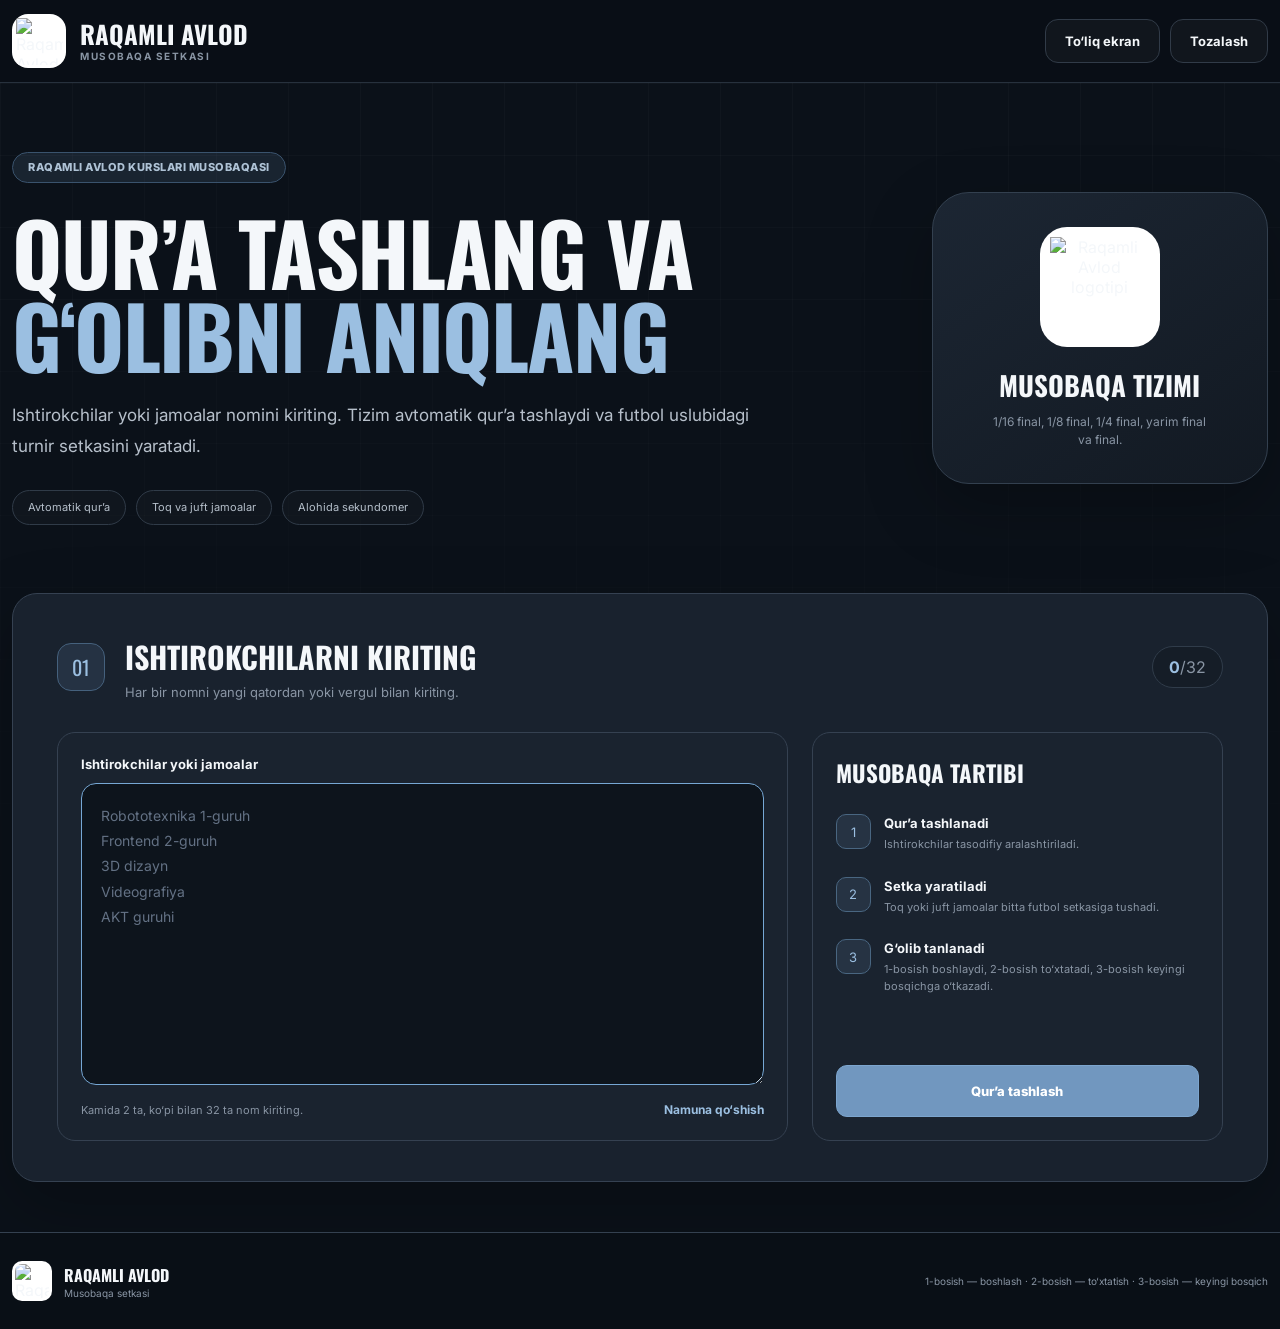
==== public/index.html @ 428f0c67 "Ishga tushirildi" ====
<!DOCTYPE html>
<html lang="uz">
<head>
    <meta charset="UTF-8">

    <meta
        name="viewport"
        content="width=device-width, initial-scale=1.0"
    >

    <meta
        name="theme-color"
        content="#0b1119"
    >

    <meta
        name="description"
        content="Raqamli Avlod futbol uslubidagi musobaqa setkasi"
    >

    <title>Raqamli Avlod — Musobaqa setkasi</title>

    <link
        rel="preconnect"
        href="https://fonts.googleapis.com"
    >

    <link
        rel="preconnect"
        href="https://fonts.gstatic.com"
        crossorigin
    >

    <link
        href="https://fonts.googleapis.com/css2?family=Inter:wght@400;500;600;700;800&family=Oswald:wght@500;600;700&display=swap"
        rel="stylesheet"
    >

    <!-- Flask public papkasi /static orqali ulangan -->
    <link
        rel="stylesheet"
        href="style.css"
    >
</head>

<body>
    <header class="site-header">
        <div class="container header-container">
            <a
                href="/"
                class="brand"
                aria-label="Raqamli Avlod bosh sahifasi"
            >
                <span class="brand-logo-box">
                    <img
                        src="https://raqamliavlod.uz/static/svg/logo.svg"
                        alt="Raqamli Avlod logotipi"
                    >
                </span>

                <span class="brand-text">
                    <strong>RAQAMLI AVLOD</strong>
                    <small>MUSOBAQA SETKASI</small>
                </span>
            </a>

            <div class="header-actions">
                <button
                    id="fullscreenButton"
                    class="header-button"
                    type="button"
                >
                    To‘liq ekran
                </button>

                <button
                    id="clearButton"
                    class="header-button"
                    type="button"
                >
                    Tozalash
                </button>
            </div>
        </div>
    </header>


    <main>
        <section
            id="setupSection"
            class="setup-section"
        >
            <div class="background-grid"></div>

            <div class="container">
                <div class="hero-grid">
                    <div class="hero-content">
                        <span class="hero-badge">
                            RAQAMLI AVLOD KURSLARI MUSOBAQASI
                        </span>

                        <h1>
                            QUR’A TASHLANG VA
                            <span>G‘OLIBNI ANIQLANG</span>
                        </h1>

                        <p class="hero-description">
                            Ishtirokchilar yoki jamoalar nomini
                            kiriting. Tizim avtomatik qur’a tashlaydi
                            va futbol uslubidagi turnir setkasini
                            yaratadi.
                        </p>

                        <div class="hero-features">
                            <span>Avtomatik qur’a</span>
                            <span>Toq va juft jamoalar</span>
                            <span>Alohida sekundomer</span>
                        </div>
                    </div>

                    <aside class="system-card">
                        <div class="system-logo">
                            <img
                                src="https://raqamliavlod.uz/static/svg/logo.svg"
                                alt="Raqamli Avlod logotipi"
                            >
                        </div>

                        <h2>MUSOBAQA TIZIMI</h2>

                        <p>
                            1/16 final, 1/8 final, 1/4 final,
                            yarim final va final.
                        </p>
                    </aside>
                </div>


                <section class="entry-card">
                    <div class="entry-heading">
                        <div class="section-number">
                            01
                        </div>

                        <div class="entry-title">
                            <h2>ISHTIROKCHILARNI KIRITING</h2>

                            <p>
                                Har bir nomni yangi qatordan yoki
                                vergul bilan kiriting.
                            </p>
                        </div>

                        <div class="participant-total">
                            <strong id="participantCount">
                                0
                            </strong>

                            <span>/32</span>
                        </div>
                    </div>


                    <div class="entry-grid">
                        <div class="participants-panel">
                            <label
                                for="participantInput"
                                class="input-label"
                            >
                                Ishtirokchilar yoki jamoalar
                            </label>

                            <textarea
                                id="participantInput"
                                class="participant-input"
                                rows="10"
                                placeholder="Robototexnika 1-guruh
Frontend 2-guruh
3D dizayn
Videografiya
AKT guruhi"
                                autocomplete="off"
                                spellcheck="false"
                            ></textarea>

                            <div
                                id="messageBox"
                                class="message-box"
                                role="alert"
                                aria-live="polite"
                            ></div>

                            <div class="input-footer">
                                <p>
                                    Kamida 2 ta, ko‘pi bilan
                                    32 ta nom kiriting.
                                </p>

                                <button
                                    id="exampleButton"
                                    class="example-button"
                                    type="button"
                                >
                                    Namuna qo‘shish
                                </button>
                            </div>
                        </div>


                        <aside class="rules-panel">
                            <h3>MUSOBAQA TARTIBI</h3>

                            <div class="rule-item">
                                <span class="rule-number">
                                    1
                                </span>

                                <div>
                                    <strong>
                                        Qur’a tashlanadi
                                    </strong>

                                    <p>
                                        Ishtirokchilar tasodifiy
                                        aralashtiriladi.
                                    </p>
                                </div>
                            </div>

                            <div class="rule-item">
                                <span class="rule-number">
                                    2
                                </span>

                                <div>
                                    <strong>
                                        Setka yaratiladi
                                    </strong>

                                    <p>
                                        Toq yoki juft jamoalar bitta
                                        futbol setkasiga tushadi.
                                    </p>
                                </div>
                            </div>

                            <div class="rule-item">
                                <span class="rule-number">
                                    3
                                </span>

                                <div>
                                    <strong>
                                        G‘olib tanlanadi
                                    </strong>

                                    <p>
                                        1-bosish boshlaydi,
                                        2-bosish to‘xtatadi,
                                        3-bosish keyingi bosqichga
                                        o‘tkazadi.
                                    </p>
                                </div>
                            </div>

                            <button
                                id="drawButton"
                                class="draw-button"
                                type="button"
                            >
                                Qur’a tashlash
                            </button>
                        </aside>
                    </div>
                </section>
            </div>
        </section>


        <section
            id="tournamentSection"
            class="tournament-section hidden"
        >
            <div class="container">
                <div class="tournament-header">
                    <div>
                        <span class="hero-badge">
                            TURNIR BOSHLANDI
                        </span>

                        <h2>
                            FUTBOL USLUBIDAGI SETKA
                        </h2>

                        <p id="tournamentDescription">
                            Jamoani birinchi bosishda sekund
                            boshlanadi, ikkinchi bosishda to‘xtaydi,
                            uchinchi bosishda keyingi bosqichga o‘tadi.
                        </p>
                    </div>

                    <button
                        id="newTournamentButton"
                        class="header-button"
                        type="button"
                    >
                        Yangi turnir
                    </button>
                </div>


                <div class="statistics-grid">
                    <article class="statistic-card">
                        <span>ISHTIROKCHILAR</span>

                        <strong id="totalParticipantCount">
                            0
                        </strong>

                        <small>ta jamoa</small>
                    </article>

                    <article class="statistic-card">
                        <span>BOSQICHLAR</span>

                        <strong id="totalRoundCount">
                            0
                        </strong>

                        <small>ta bosqich</small>
                    </article>

                    <article class="statistic-card">
                        <span>HOLATI</span>

                        <strong id="tournamentStatus">
                            Davom etmoqda
                        </strong>

                        <small>turnir holati</small>
                    </article>
                </div>


                <div
                    id="championPanel"
                    class="champion-panel hidden"
                >
                    <div class="champion-logo">
                        <img
                            src="https://raqamliavlod.uz/static/svg/logo.svg"
                            alt="Raqamli Avlod logotipi"
                        >
                    </div>

                    <div>
                        <span>MUSOBAQA G‘OLIBI</span>

                        <h3 id="championName">
                            G‘olib
                        </h3>
                    </div>

                    <button
                        id="restartButton"
                        class="draw-button champion-button"
                        type="button"
                    >
                        Yangi turnir
                    </button>
                </div>


                <div class="bracket-card">
                    <div class="bracket-heading">
                        <div>
                            <span>TURNIR JADVALI</span>

                            <h3>
                                1/16 · 1/8 · 1/4 ·
                                YARIM FINAL · FINAL
                            </h3>
                        </div>

                        <p>
                            Setkani chapga va o‘ngga surish mumkin.
                        </p>
                    </div>

                    <div class="bracket-scroll">
                        <div
                            id="bracket"
                            class="bracket"
                        ></div>
                    </div>
                </div>
            </div>
        </section>
    </main>


    <footer class="site-footer">
        <div class="container footer-container">
            <div class="footer-brand">
                <img
                    src="https://raqamliavlod.uz/static/svg/logo.svg"
                    alt="Raqamli Avlod logotipi"
                >

                <div>
                    <strong>RAQAMLI AVLOD</strong>
                    <span>Musobaqa setkasi</span>
                </div>
            </div>

            <p>
                1-bosish — boshlash ·
                2-bosish — to‘xtatish ·
                3-bosish — keyingi bosqich
            </p>
        </div>
    </footer>


    <!-- Flask public papkasi /static orqali ulangan -->
    <script src="script.js"></script>
</body>
</html>
---- public/style.css ----
:root {
    --page: #0b1119;
    --page-soft: #0f1620;

    --panel: #19222e;
    --panel-light: #1d2734;
    --panel-dark: #111821;

    --border: #344150;
    --border-light: #465568;

    --text: #f4f7fa;
    --text-soft: #b7c0cb;
    --muted: #8995a4;

    --primary: #7197bf;
    --primary-light: #9bbfe1;
    --primary-soft: rgba(113, 151, 191, 0.14);

    --success: #58ba8a;
    --success-soft: rgba(88, 186, 138, 0.15);

    --warning: #f0ae42;
    --warning-soft: rgba(240, 174, 66, 0.15);

    --danger: #da6671;
    --danger-soft: rgba(218, 102, 113, 0.14);

    --shadow:
        0 24px 70px rgba(0, 0, 0, 0.24);
}


/* =====================================
   UMUMIY SOZLAMALAR
===================================== */

* {
    box-sizing: border-box;
    margin: 0;
    padding: 0;
}


html {
    scroll-behavior: smooth;
}


body {
    min-width: 320px;
    min-height: 100vh;
    overflow-x: hidden;
    background: var(--page);
    color: var(--text);
    font-family: "Inter", sans-serif;
}


button,
textarea,
input {
    font: inherit;
}


button {
    cursor: pointer;
}


button:disabled {
    cursor: not-allowed;
}


img {
    display: block;
    max-width: 100%;
}


.container {
    width: min(100% - 24px, 1280px);
    margin-inline: auto;
}


.hidden {
    display: none !important;
}


/* =====================================
   HEADER
===================================== */

.site-header {
    position: sticky;
    z-index: 100;
    top: 0;
    border-bottom: 1px solid #27313d;
    background: rgba(10, 15, 22, 0.96);
    backdrop-filter: blur(16px);
}


.header-container {
    display: flex;
    min-height: 82px;
    align-items: center;
    justify-content: space-between;
    gap: 20px;
}


.brand {
    display: flex;
    align-items: center;
    gap: 14px;
    color: var(--text);
    text-decoration: none;
}


.brand-logo-box {
    display: flex;
    width: 54px;
    height: 54px;
    flex: 0 0 auto;
    align-items: center;
    justify-content: center;
    overflow: hidden;
    border-radius: 16px;
    background: #ffffff;
}


.brand-logo-box img {
    width: 47px;
    height: 47px;
    object-fit: contain;
}


.brand-text {
    display: flex;
    flex-direction: column;
    gap: 4px;
}


.brand-text strong {
    font-family: "Oswald", sans-serif;
    font-size: 25px;
    font-weight: 700;
    line-height: 1;
}


.brand-text small {
    color: var(--muted);
    font-size: 10px;
    font-weight: 700;
    letter-spacing: 1.5px;
}


.header-actions {
    display: flex;
    gap: 10px;
}


.header-button {
    min-height: 44px;
    padding: 0 19px;
    border: 1px solid #313b48;
    border-radius: 13px;
    background: rgba(255, 255, 255, 0.03);
    color: var(--text);
    font-size: 13px;
    font-weight: 700;
    transition:
        border-color 160ms ease,
        background 160ms ease,
        transform 160ms ease;
}


.header-button:hover {
    transform: translateY(-1px);
    border-color: var(--primary);
    background: var(--primary-soft);
}


/* =====================================
   HERO
===================================== */

.setup-section {
    position: relative;
    min-height: calc(100vh - 82px);
    overflow: hidden;
    padding-bottom: 50px;
}


.background-grid {
    position: absolute;
    inset: 0;
    z-index: 0;
    pointer-events: none;

    background-image:
        linear-gradient(
            rgba(255, 255, 255, 0.025) 1px,
            transparent 1px
        ),
        linear-gradient(
            90deg,
            rgba(255, 255, 255, 0.025) 1px,
            transparent 1px
        );

    background-size: 72px 72px;

    mask-image:
        linear-gradient(
            to bottom,
            black,
            transparent 85%
        );
}


.hero-grid {
    position: relative;
    z-index: 1;

    display: grid;
    grid-template-columns:
        minmax(0, 1.8fr)
        minmax(270px, 0.7fr);

    gap: 55px;
    align-items: center;
    min-height: 510px;
}


.hero-content {
    max-width: 780px;
}


.hero-badge {
    display: inline-flex;
    min-height: 31px;
    align-items: center;
    padding: 0 15px;
    border: 1px solid #3a536d;
    border-radius: 999px;
    background: var(--primary-soft);
    color: #aec2d5;
    font-size: 11px;
    font-weight: 800;
    letter-spacing: 0.5px;
}


.hero-content h1 {
    max-width: 780px;
    margin-top: 27px;
    font-family: "Oswald", sans-serif;
    font-size: clamp(58px, 7vw, 86px);
    font-weight: 700;
    line-height: 0.97;
    letter-spacing: -1.4px;
}


.hero-content h1 span {
    display: block;
    color: var(--primary-light);
}


.hero-description {
    max-width: 760px;
    margin-top: 24px;
    color: var(--text-soft);
    font-size: 17px;
    line-height: 1.8;
}


.hero-features {
    display: flex;
    flex-wrap: wrap;
    gap: 10px;
    margin-top: 28px;
}


.hero-features span {
    display: inline-flex;
    min-height: 35px;
    align-items: center;
    padding: 0 15px;
    border: 1px solid #303b48;
    border-radius: 999px;
    background: rgba(255, 255, 255, 0.02);
    color: #b5bfca;
    font-size: 11px;
}


.system-card {
    display: flex;
    min-height: 280px;
    flex-direction: column;
    align-items: center;
    justify-content: center;
    padding: 34px;
    border: 1px solid #33404f;
    border-radius: 37px;
    background:
        linear-gradient(
            145deg,
            #1c2633,
            #121922
        );
    text-align: center;
    box-shadow: var(--shadow);
}


.system-logo {
    display: flex;
    width: 120px;
    height: 120px;
    align-items: center;
    justify-content: center;
    margin: 0 auto 18px;
    border-radius: 27px;
    background: #ffffff;
}


.system-logo img {
    width: 100px;
    height: 100px;
    object-fit: contain;
}


.system-card h2 {
    font-family: "Oswald", sans-serif;
    font-size: 27px;
    font-weight: 700;
}


.system-card p {
    max-width: 220px;
    margin-top: 8px;
    color: var(--muted);
    font-size: 12px;
    line-height: 1.5;
}


/* =====================================
   ISHTIROKCHILAR KARTASI
===================================== */

.entry-card {
    position: relative;
    z-index: 2;
    padding: 40px 44px;
    border: 1px solid #354151;
    border-radius: 25px;
    background: var(--panel);
    box-shadow: var(--shadow);
}


.entry-heading {
    display: flex;
    align-items: center;
    gap: 20px;
}


.section-number {
    display: flex;
    width: 48px;
    height: 48px;
    flex: 0 0 auto;
    align-items: center;
    justify-content: center;
    border: 1px solid #45617d;
    border-radius: 14px;
    background: var(--primary-soft);
    color: var(--primary-light);
    font-family: "Oswald", sans-serif;
    font-size: 20px;
}


.entry-title {
    flex: 1;
}


.entry-title h2 {
    font-family: "Oswald", sans-serif;
    font-size: 30px;
}


.entry-title p {
    margin-top: 5px;
    color: var(--muted);
    font-size: 13px;
}


.participant-total {
    display: flex;
    min-width: 64px;
    min-height: 42px;
    align-items: center;
    justify-content: center;
    padding: 0 16px;
    border: 1px solid #303c4a;
    border-radius: 999px;
    background: #151d27;
    color: var(--muted);
}


.participant-total strong {
    color: var(--primary-light);
}


.entry-grid {
    display: grid;
    grid-template-columns:
        minmax(0, 1.6fr)
        minmax(300px, 0.9fr);
    gap: 24px;
    margin-top: 32px;
}


.participants-panel,
.rules-panel {
    padding: 23px;
    border: 1px solid #354151;
    border-radius: 18px;
    background: #1a232f;
}


.input-label {
    display: block;
    margin-bottom: 11px;
    font-size: 13px;
    font-weight: 700;
}


.participant-input {
    display: block;
    width: 100%;
    min-height: 302px;
    padding: 19px;
    resize: vertical;
    border: 1px solid #76a7d4;
    border-radius: 15px;
    outline: none;
    background: #0d141c;
    color: var(--text);
    font-size: 14px;
    line-height: 1.8;
    transition:
        border-color 160ms ease,
        box-shadow 160ms ease;
}


.participant-input::placeholder {
    color: #637184;
    opacity: 1;
}


.participant-input:focus {
    border-color: var(--primary-light);
    box-shadow:
        0 0 0 3px
        rgba(113, 151, 191, 0.12);
}


.message-box {
    display: none;
}


.message-box.error {
    display: block;
    margin-top: 12px;
    padding: 12px;
    border: 1px solid var(--danger);
    border-radius: 10px;
    background: var(--danger-soft);
    color: #ffb1b8;
    font-size: 12px;
}


.input-footer {
    display: flex;
    align-items: center;
    justify-content: space-between;
    gap: 16px;
    margin-top: 17px;
    color: var(--muted);
    font-size: 11px;
}


.example-button {
    border: 0;
    background: transparent;
    color: var(--primary-light);
    font-size: 12px;
    font-weight: 700;
}


.example-button:hover {
    color: var(--text);
}


.rules-panel {
    display: flex;
    flex-direction: column;
}


.rules-panel h3 {
    margin-bottom: 24px;
    font-family: "Oswald", sans-serif;
    font-size: 23px;
}


.rule-item {
    display: grid;
    grid-template-columns: 35px minmax(0, 1fr);
    gap: 13px;
    margin-bottom: 24px;
}


.rule-number {
    display: flex;
    width: 35px;
    height: 35px;
    align-items: center;
    justify-content: center;
    border: 1px solid #496681;
    border-radius: 10px;
    background: var(--primary-soft);
    color: var(--primary-light);
    font-size: 13px;
}


.rule-item strong {
    display: block;
    margin-top: 1px;
    font-size: 13px;
}


.rule-item p {
    margin-top: 5px;
    color: var(--muted);
    font-size: 11px;
    line-height: 1.5;
}


.draw-button {
    width: 100%;
    min-height: 52px;
    margin-top: auto;
    border: 1px solid #7ca5ce;
    border-radius: 11px;
    background: var(--primary);
    color: #ffffff;
    font-size: 13px;
    font-weight: 800;
    transition:
        background 160ms ease,
        transform 160ms ease,
        opacity 160ms ease;
}


.draw-button:hover:not(:disabled) {
    transform: translateY(-2px);
    background: #80a7ce;
}


.draw-button:disabled {
    opacity: 0.55;
}


/* =====================================
   TURNIR BO‘LIMI
===================================== */

.tournament-section {
    min-height: 100vh;
    padding: 70px 0;
    background:
        radial-gradient(
            circle at top left,
            rgba(113, 151, 191, 0.09),
            transparent 35%
        ),
        var(--page);
}


.tournament-header {
    display: flex;
    align-items: flex-end;
    justify-content: space-between;
    gap: 30px;
}


.tournament-header h2 {
    margin-top: 17px;
    font-family: "Oswald", sans-serif;
    font-size: clamp(38px, 5vw, 55px);
}


.tournament-header p {
    max-width: 760px;
    margin-top: 12px;
    color: var(--muted);
    font-size: 14px;
    line-height: 1.7;
}


.statistics-grid {
    display: grid;
    grid-template-columns: repeat(3, minmax(0, 1fr));
    gap: 16px;
    margin-top: 32px;
}


.statistic-card {
    padding: 22px;
    border: 1px solid var(--border);
    border-radius: 17px;
    background: var(--panel);
}


.statistic-card span,
.statistic-card small {
    color: var(--muted);
    font-size: 10px;
}


.statistic-card strong {
    display: block;
    margin-top: 10px;
    color: var(--primary-light);
    font-family: "Oswald", sans-serif;
    font-size: 30px;
}


.champion-panel {
    display: grid;
    grid-template-columns: auto 1fr auto;
    gap: 20px;
    align-items: center;
    margin-top: 24px;
    padding: 22px;
    border: 1px solid #4c755f;
    border-radius: 20px;
    background: var(--success-soft);
}


.champion-logo {
    display: flex;
    width: 62px;
    height: 62px;
    align-items: center;
    justify-content: center;
    border-radius: 16px;
    background: #ffffff;
}


.champion-logo img {
    width: 53px;
    height: 53px;
    object-fit: contain;
}


.champion-panel span {
    color: #8fcea9;
    font-size: 10px;
    font-weight: 800;
}


.champion-panel h3 {
    margin-top: 4px;
    font-family: "Oswald", sans-serif;
    font-size: 28px;
}


.champion-button {
    width: 170px;
    margin: 0;
}


/* =====================================
   TURNIR KARTASI
===================================== */

.bracket-card {
    margin-top: 25px;
    overflow: hidden;
    border: 1px solid var(--border);
    border-radius: 22px;
    background: var(--panel);
}


.bracket-heading {
    display: flex;
    align-items: flex-end;
    justify-content: space-between;
    gap: 20px;
    padding: 22px 24px;
    border-bottom: 1px solid var(--border);
}


.bracket-heading span,
.bracket-heading p {
    color: var(--muted);
    font-size: 10px;
}


.bracket-heading h3 {
    margin-top: 7px;
    font-family: "Oswald", sans-serif;
    font-size: 23px;
}


/* =====================================
   FUTBOL SETKASI
===================================== */

.bracket-scroll {
    overflow-x: auto;
    overflow-y: hidden;
    padding: 35px 25px 55px;
    scrollbar-color:
        var(--primary)
        var(--panel-dark);
}


.bracket {
    display: flex;
    min-width: max-content;
    align-items: stretch;
    gap: 96px;
}


.round {
    position: relative;
    display: flex;
    width: 280px;
    min-height: 900px;
    flex-direction: column;
}


.round-title {
    min-height: 62px;
    margin-bottom: 20px;
    text-align: center;
}


.round-title span {
    color: var(--muted);
    font-size: 9px;
    font-weight: 700;
    text-transform: uppercase;
}


.round-title h3 {
    margin-top: 5px;
    font-family: "Oswald", sans-serif;
    font-size: 22px;
}


.round-matches {
    display: flex;
    flex: 1;
    flex-direction: column;
    justify-content: space-around;
    gap: 26px;
}


.match-pair {
    position: relative;
    display: flex;
    flex-direction: column;
    justify-content: center;
    gap: 24px;
}


/* Ikki o‘yinni birlashtiradigan vertikal chiziq */

.match-pair:not(.single-pair)::after {
    position: absolute;
    z-index: 0;
    top: 25%;
    right: -49px;
    bottom: 25%;
    width: 2px;
    background: var(--border-light);
    content: "";
}


/* Keyingi bosqichga chiqadigan gorizontal chiziq */

.match-pair::before {
    position: absolute;
    z-index: 0;
    top: 50%;
    right: -97px;
    width: 49px;
    height: 2px;
    transform: translateY(-50%);
    background: var(--border-light);
    content: "";
}


.round:last-child .match-pair::before,
.round:last-child .match-pair::after {
    display: none;
}


.match {
    position: relative;
    z-index: 2;
    padding: 10px;
    border: 1px solid var(--border);
    border-radius: 14px;
    background: var(--panel-dark);
    box-shadow:
        0 14px 30px
        rgba(0, 0, 0, 0.16);
}


/* Har bir matchdan vertikal chiziqqacha */

.match::after {
    position: absolute;
    z-index: -1;
    top: 50%;
    right: -50px;
    width: 49px;
    height: 2px;
    transform: translateY(-50%);
    background: var(--border-light);
    content: "";
}


.round:last-child .match::after {
    display: none;
}


/* Oldingi bosqichdan matchga kiradigan chiziq */

.round:not(:first-child) .match::before {
    position: absolute;
    z-index: -1;
    top: 50%;
    left: -49px;
    width: 48px;
    height: 2px;
    transform: translateY(-50%);
    background: var(--border-light);
    content: "";
}


.match-number {
    display: block;
    margin-bottom: 8px;
    color: var(--muted);
    font-size: 9px;
    font-weight: 700;
    text-transform: uppercase;
}


.team-button {
    position: relative;
    display: flex;
    width: 100%;
    min-height: 67px;
    align-items: center;
    gap: 10px;
    padding: 8px 10px;
    border: 1px solid transparent;
    border-radius: 10px;
    background: #19222d;
    color: var(--text);
    text-align: left;
    transition:
        border-color 150ms ease,
        background 150ms ease,
        transform 150ms ease,
        opacity 150ms ease;
}


.team-button + .team-button {
    margin-top: 7px;
}


.team-button:not(:disabled):hover {
    transform: translateX(3px);
    border-color: var(--primary);
    background: var(--primary-soft);
}


.team-button.timer-running {
    border-color: var(--warning);
    background: var(--warning-soft);
}


.team-button.winner {
    border-color: var(--success);
    background: var(--success-soft);
    color: #9ce0b9;
}


.team-button.loser {
    opacity: 0.4;
}


.team-button.empty-team {
    opacity: 0.45;
}


.team-seed {
    display: flex;
    width: 27px;
    height: 27px;
    flex: 0 0 auto;
    align-items: center;
    justify-content: center;
    border-radius: 8px;
    background: var(--primary-soft);
    color: var(--primary-light);
    font-size: 10px;
    font-weight: 800;
}


.team-information {
    display: flex;
    min-width: 0;
    flex: 1;
    flex-direction: column;
    gap: 3px;
}


.team-name {
    overflow: hidden;
    color: inherit;
    font-size: 11px;
    font-weight: 700;
    text-overflow: ellipsis;
    white-space: nowrap;
}


.participant-stopwatch {
    display: inline-flex;
    width: fit-content;
    min-width: 58px;
    align-items: center;
    justify-content: center;
    padding: 3px 8px;
    border: 1px solid var(--border);
    border-radius: 999px;
    background: #0c1219;
    color: var(--muted);
    font-family: "Oswald", monospace;
    font-size: 11px;
    font-weight: 700;
    letter-spacing: 0.8px;
}


.participant-stopwatch.active {
    border-color: var(--warning);
    background: var(--warning-soft);
    color: #ffc76e;
    animation: timerPulse 1s infinite;
}


.participant-action {
    color: var(--muted);
    font-size: 7px;
    line-height: 1.3;
}


.winner-check {
    color: var(--success);
    font-size: 17px;
    font-weight: 800;
}


.match-reset-button {
    width: 100%;
    min-height: 30px;
    margin-top: 8px;
    border: 1px solid var(--border);
    border-radius: 8px;
    background: transparent;
    color: var(--muted);
    font-size: 8px;
    font-weight: 700;
    transition:
        border-color 150ms ease,
        background 150ms ease,
        color 150ms ease;
}


.match-reset-button:not(:disabled):hover {
    border-color: var(--danger);
    background: var(--danger-soft);
    color: #ffa4ac;
}


.match-reset-button:disabled {
    opacity: 0.35;
}


@keyframes timerPulse {
    0%,
    100% {
        opacity: 1;
    }

    50% {
        opacity: 0.55;
    }
}


/* =====================================
   FOOTER
===================================== */

.site-footer {
    padding: 28px 0;
    border-top: 1px solid var(--border);
    background: #090f16;
}


.footer-container,
.footer-brand {
    display: flex;
    align-items: center;
}


.footer-container {
    justify-content: space-between;
    gap: 25px;
}


.footer-brand {
    gap: 12px;
}


.footer-brand img {
    width: 40px;
    height: 40px;
    padding: 3px;
    border-radius: 10px;
    background: #ffffff;
    object-fit: contain;
}


.footer-brand div {
    display: flex;
    flex-direction: column;
}


.footer-brand strong {
    font-family: "Oswald", sans-serif;
    font-size: 16px;
}


.footer-brand span,
.footer-container > p {
    color: var(--muted);
    font-size: 10px;
}


/* =====================================
   TABLET
===================================== */

@media (max-width: 900px) {
    .hero-grid,
    .entry-grid,
    .statistics-grid {
        grid-template-columns: 1fr;
    }

    .hero-grid {
        padding: 65px 0;
    }

    .system-card {
        display: none;
    }

    .tournament-header,
    .bracket-heading {
        align-items: flex-start;
        flex-direction: column;
    }

    .rules-panel {
        min-height: 420px;
    }
}


/* =====================================
   TELEFON
===================================== */

@media (max-width: 650px) {
    .header-container {
        min-height: 70px;
    }

    .brand-logo-box {
        width: 46px;
        height: 46px;
    }

    .brand-logo-box img {
        width: 40px;
        height: 40px;
    }

    .brand-text strong {
        font-size: 18px;
    }

    .brand-text small {
        display: none;
    }

    .header-button {
        min-height: 39px;
        padding: 0 11px;
        font-size: 10px;
    }

    .hero-content h1 {
        font-size: 48px;
    }

    .hero-description {
        font-size: 14px;
    }

    .entry-card {
        padding: 24px 16px;
    }

    .entry-heading {
        align-items: flex-start;
    }

    .entry-title h2 {
        font-size: 23px;
    }

    .participant-total {
        margin-left: auto;
    }

    .input-footer {
        align-items: flex-start;
        flex-direction: column;
    }

    .tournament-header h2 {
        font-size: 39px;
    }

    .champion-panel {
        grid-template-columns: auto 1fr;
    }

    .champion-button {
        grid-column: 1 / -1;
        width: 100%;
    }

    .bracket {
        gap: 62px;
    }

    .round {
        width: 240px;
        min-height: 780px;
    }

    .match-pair:not(.single-pair)::after {
        right: -32px;
    }

    .match-pair::before {
        right: -63px;
        width: 31px;
    }

    .match::after {
        right: -33px;
        width: 32px;
    }

    .round:not(:first-child) .match::before {
        left: -31px;
        width: 30px;
    }

    .footer-container {
        align-items: flex-start;
        flex-direction: column;
        gap: 20px;
    }
}
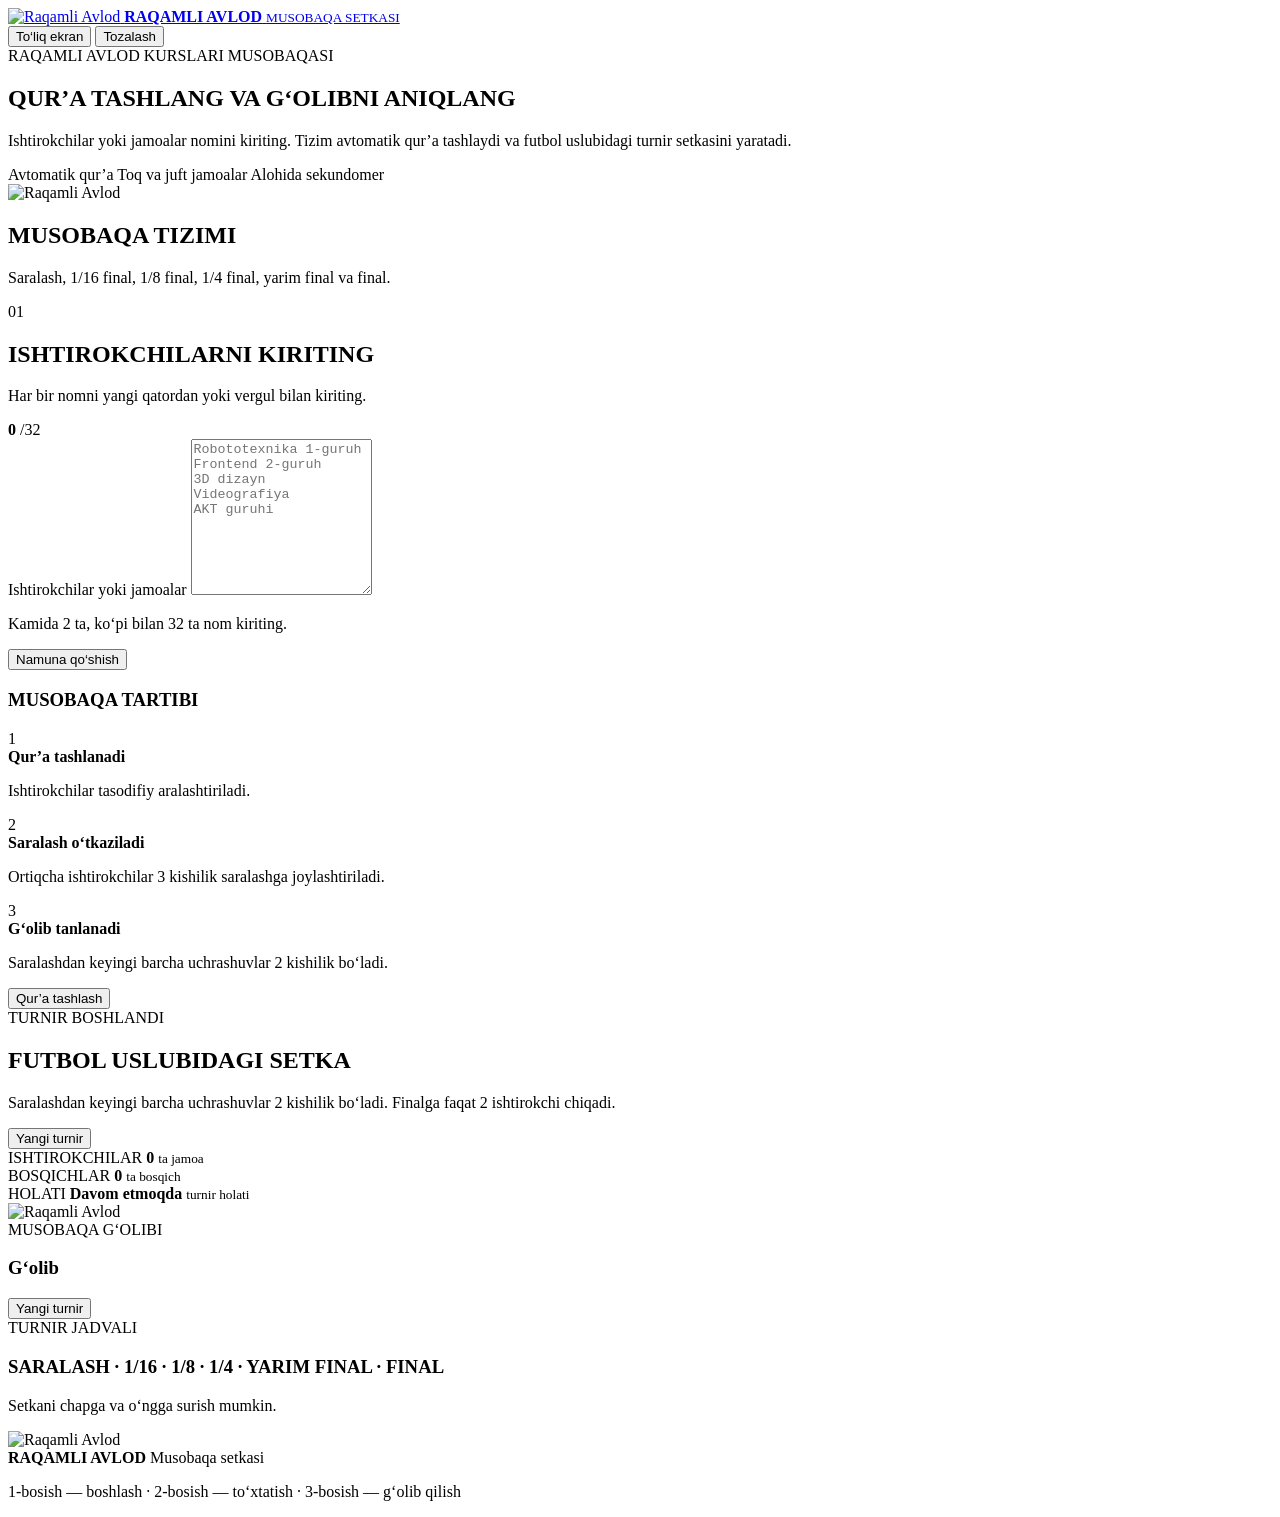
==== commit 6bc87c8f: "oke" ====
--- a/public/index.html
+++ b/public/index.html
@@ -15,7 +15,7 @@
 
     <meta
         name="description"
-        content="Raqamli Avlod futbol uslubidagi musobaqa setkasi"
+        content="Raqamli Avlod musobaqa setkasi"
     >
 
     <title>Raqamli Avlod — Musobaqa setkasi</title>
@@ -36,393 +36,398 @@
         rel="stylesheet"
     >
 
-    <!-- Flask public papkasi /static orqali ulangan -->
-    <link
-        rel="stylesheet"
-        href="style.css"
-    >
+    <link rel="stylesheet" href="/style.css">
 </head>
 
 <body>
-    <header class="site-header">
-        <div class="container header-container">
-            <a
-                href="/"
-                class="brand"
-                aria-label="Raqamli Avlod bosh sahifasi"
+    <div
+        id="grainientBackground"
+        class="grainient-background"
+        aria-hidden="true"
+    ></div>
+
+    <div class="page-content">
+        <header class="site-header">
+            <div class="container header-container">
+                <a
+                    href="/"
+                    class="brand"
+                    aria-label="Raqamli Avlod bosh sahifasi"
+                >
+                    <span class="brand-logo-box">
+                        <img
+                            src="https://raqamliavlod.uz/static/svg/logo.svg"
+                            alt="Raqamli Avlod"
+                        >
+                    </span>
+
+                    <span class="brand-text">
+                        <strong>RAQAMLI AVLOD</strong>
+                        <small>MUSOBAQA SETKASI</small>
+                    </span>
+                </a>
+
+                <div class="header-actions">
+                    <button
+                        id="fullscreenButton"
+                        class="header-button"
+                        type="button"
+                    >
+                        To‘liq ekran
+                    </button>
+
+                    <button
+                        id="clearButton"
+                        class="header-button"
+                        type="button"
+                    >
+                        Tozalash
+                    </button>
+                </div>
+            </div>
+        </header>
+
+
+        <main>
+            <section
+                id="setupSection"
+                class="setup-section"
             >
-                <span class="brand-logo-box">
-                    <img
-                        src="https://raqamliavlod.uz/static/svg/logo.svg"
-                        alt="Raqamli Avlod logotipi"
-                    >
-                </span>
-
-                <span class="brand-text">
-                    <strong>RAQAMLI AVLOD</strong>
-                    <small>MUSOBAQA SETKASI</small>
-                </span>
-            </a>
-
-            <div class="header-actions">
-                <button
-                    id="fullscreenButton"
-                    class="header-button"
-                    type="button"
-                >
-                    To‘liq ekran
-                </button>
-
-                <button
-                    id="clearButton"
-                    class="header-button"
-                    type="button"
-                >
-                    Tozalash
-                </button>
-            </div>
-        </div>
-    </header>
-
-
-    <main>
-        <section
-            id="setupSection"
-            class="setup-section"
-        >
-            <div class="background-grid"></div>
-
-            <div class="container">
-                <div class="hero-grid">
-                    <div class="hero-content">
-                        <span class="hero-badge">
-                            RAQAMLI AVLOD KURSLARI MUSOBAQASI
-                        </span>
-
-                        <h1>
-                            QUR’A TASHLANG VA
-                            <span>G‘OLIBNI ANIQLANG</span>
-                        </h1>
-
-                        <p class="hero-description">
-                            Ishtirokchilar yoki jamoalar nomini
-                            kiriting. Tizim avtomatik qur’a tashlaydi
-                            va futbol uslubidagi turnir setkasini
-                            yaratadi.
-                        </p>
-
-                        <div class="hero-features">
-                            <span>Avtomatik qur’a</span>
-                            <span>Toq va juft jamoalar</span>
-                            <span>Alohida sekundomer</span>
-                        </div>
-                    </div>
-
-                    <aside class="system-card">
-                        <div class="system-logo">
-                            <img
-                                src="https://raqamliavlod.uz/static/svg/logo.svg"
-                                alt="Raqamli Avlod logotipi"
-                            >
-                        </div>
-
-                        <h2>MUSOBAQA TIZIMI</h2>
-
-                        <p>
-                            1/16 final, 1/8 final, 1/4 final,
-                            yarim final va final.
-                        </p>
-                    </aside>
-                </div>
-
-
-                <section class="entry-card">
-                    <div class="entry-heading">
-                        <div class="section-number">
-                            01
-                        </div>
-
-                        <div class="entry-title">
-                            <h2>ISHTIROKCHILARNI KIRITING</h2>
+                <div class="background-grid"></div>
+
+                <div class="container">
+                    <div class="hero-grid">
+                        <div class="hero-content">
+                            <span class="hero-badge">
+                                RAQAMLI AVLOD KURSLARI MUSOBAQASI
+                            </span>
+
+                            <h1>
+                                QUR’A TASHLANG VA
+                                <span>G‘OLIBNI ANIQLANG</span>
+                            </h1>
+
+                            <p class="hero-description">
+                                Ishtirokchilar yoki jamoalar nomini
+                                kiriting. Tizim avtomatik qur’a
+                                tashlaydi va futbol uslubidagi
+                                turnir setkasini yaratadi.
+                            </p>
+
+                            <div class="hero-features">
+                                <span>Avtomatik qur’a</span>
+                                <span>Toq va juft jamoalar</span>
+                                <span>Alohida sekundomer</span>
+                            </div>
+                        </div>
+
+                        <aside class="system-card">
+                            <div class="system-logo">
+                                <img
+                                    src="https://raqamliavlod.uz/static/svg/logo.svg"
+                                    alt="Raqamli Avlod"
+                                >
+                            </div>
+
+                            <h2>MUSOBAQA TIZIMI</h2>
 
                             <p>
-                                Har bir nomni yangi qatordan yoki
-                                vergul bilan kiriting.
+                                Saralash, 1/16 final, 1/8 final,
+                                1/4 final, yarim final va final.
                             </p>
-                        </div>
-
-                        <div class="participant-total">
-                            <strong id="participantCount">
-                                0
-                            </strong>
-
-                            <span>/32</span>
-                        </div>
-                    </div>
-
-
-                    <div class="entry-grid">
-                        <div class="participants-panel">
-                            <label
-                                for="participantInput"
-                                class="input-label"
-                            >
-                                Ishtirokchilar yoki jamoalar
-                            </label>
-
-                            <textarea
-                                id="participantInput"
-                                class="participant-input"
-                                rows="10"
-                                placeholder="Robototexnika 1-guruh
+                        </aside>
+                    </div>
+
+
+                    <section class="entry-card">
+                        <div class="entry-heading">
+                            <div class="section-number">
+                                01
+                            </div>
+
+                            <div class="entry-title">
+                                <h2>ISHTIROKCHILARNI KIRITING</h2>
+
+                                <p>
+                                    Har bir nomni yangi qatordan yoki
+                                    vergul bilan kiriting.
+                                </p>
+                            </div>
+
+                            <div class="participant-total">
+                                <strong id="participantCount">
+                                    0
+                                </strong>
+
+                                <span>/32</span>
+                            </div>
+                        </div>
+
+
+                        <div class="entry-grid">
+                            <div class="participants-panel">
+                                <label
+                                    for="participantInput"
+                                    class="input-label"
+                                >
+                                    Ishtirokchilar yoki jamoalar
+                                </label>
+
+                                <textarea
+                                    id="participantInput"
+                                    class="participant-input"
+                                    rows="10"
+                                    placeholder="Robototexnika 1-guruh
 Frontend 2-guruh
 3D dizayn
 Videografiya
 AKT guruhi"
-                                autocomplete="off"
-                                spellcheck="false"
-                            ></textarea>
-
-                            <div
-                                id="messageBox"
-                                class="message-box"
-                                role="alert"
-                                aria-live="polite"
-                            ></div>
-
-                            <div class="input-footer">
-                                <p>
-                                    Kamida 2 ta, ko‘pi bilan
-                                    32 ta nom kiriting.
-                                </p>
+                                    autocomplete="off"
+                                    spellcheck="false"
+                                ></textarea>
+
+                                <div
+                                    id="messageBox"
+                                    class="message-box"
+                                    role="alert"
+                                    aria-live="polite"
+                                ></div>
+
+                                <div class="input-footer">
+                                    <p>
+                                        Kamida 2 ta, ko‘pi bilan
+                                        32 ta nom kiriting.
+                                    </p>
+
+                                    <button
+                                        id="exampleButton"
+                                        class="example-button"
+                                        type="button"
+                                    >
+                                        Namuna qo‘shish
+                                    </button>
+                                </div>
+                            </div>
+
+
+                            <aside class="rules-panel">
+                                <h3>MUSOBAQA TARTIBI</h3>
+
+                                <div class="rule-item">
+                                    <span class="rule-number">
+                                        1
+                                    </span>
+
+                                    <div>
+                                        <strong>
+                                            Qur’a tashlanadi
+                                        </strong>
+
+                                        <p>
+                                            Ishtirokchilar tasodifiy
+                                            aralashtiriladi.
+                                        </p>
+                                    </div>
+                                </div>
+
+                                <div class="rule-item">
+                                    <span class="rule-number">
+                                        2
+                                    </span>
+
+                                    <div>
+                                        <strong>
+                                            Saralash o‘tkaziladi
+                                        </strong>
+
+                                        <p>
+                                            Ortiqcha ishtirokchilar
+                                            3 kishilik saralashga
+                                            joylashtiriladi.
+                                        </p>
+                                    </div>
+                                </div>
+
+                                <div class="rule-item">
+                                    <span class="rule-number">
+                                        3
+                                    </span>
+
+                                    <div>
+                                        <strong>
+                                            G‘olib tanlanadi
+                                        </strong>
+
+                                        <p>
+                                            Saralashdan keyingi barcha
+                                            uchrashuvlar 2 kishilik
+                                            bo‘ladi.
+                                        </p>
+                                    </div>
+                                </div>
 
                                 <button
-                                    id="exampleButton"
-                                    class="example-button"
+                                    id="drawButton"
+                                    class="draw-button"
                                     type="button"
                                 >
-                                    Namuna qo‘shish
+                                    Qur’a tashlash
                                 </button>
-                            </div>
-                        </div>
-
-
-                        <aside class="rules-panel">
-                            <h3>MUSOBAQA TARTIBI</h3>
-
-                            <div class="rule-item">
-                                <span class="rule-number">
-                                    1
-                                </span>
-
-                                <div>
-                                    <strong>
-                                        Qur’a tashlanadi
-                                    </strong>
-
-                                    <p>
-                                        Ishtirokchilar tasodifiy
-                                        aralashtiriladi.
-                                    </p>
-                                </div>
-                            </div>
-
-                            <div class="rule-item">
-                                <span class="rule-number">
-                                    2
-                                </span>
-
-                                <div>
-                                    <strong>
-                                        Setka yaratiladi
-                                    </strong>
-
-                                    <p>
-                                        Toq yoki juft jamoalar bitta
-                                        futbol setkasiga tushadi.
-                                    </p>
-                                </div>
-                            </div>
-
-                            <div class="rule-item">
-                                <span class="rule-number">
-                                    3
-                                </span>
-
-                                <div>
-                                    <strong>
-                                        G‘olib tanlanadi
-                                    </strong>
-
-                                    <p>
-                                        1-bosish boshlaydi,
-                                        2-bosish to‘xtatadi,
-                                        3-bosish keyingi bosqichga
-                                        o‘tkazadi.
-                                    </p>
-                                </div>
-                            </div>
-
-                            <button
-                                id="drawButton"
-                                class="draw-button"
-                                type="button"
+                            </aside>
+                        </div>
+                    </section>
+                </div>
+            </section>
+
+
+            <section
+                id="tournamentSection"
+                class="tournament-section hidden"
+            >
+                <div class="container">
+                    <div class="tournament-header">
+                        <div>
+                            <span class="hero-badge">
+                                TURNIR BOSHLANDI
+                            </span>
+
+                            <h2>
+                                FUTBOL USLUBIDAGI SETKA
+                            </h2>
+
+                            <p id="tournamentDescription">
+                                Saralashdan keyingi barcha
+                                uchrashuvlar 2 kishilik bo‘ladi.
+                                Finalga faqat 2 ishtirokchi chiqadi.
+                            </p>
+                        </div>
+
+                        <button
+                            id="newTournamentButton"
+                            class="header-button"
+                            type="button"
+                        >
+                            Yangi turnir
+                        </button>
+                    </div>
+
+
+                    <div class="statistics-grid">
+                        <article class="statistic-card">
+                            <span>ISHTIROKCHILAR</span>
+
+                            <strong id="totalParticipantCount">
+                                0
+                            </strong>
+
+                            <small>ta jamoa</small>
+                        </article>
+
+                        <article class="statistic-card">
+                            <span>BOSQICHLAR</span>
+
+                            <strong id="totalRoundCount">
+                                0
+                            </strong>
+
+                            <small>ta bosqich</small>
+                        </article>
+
+                        <article class="statistic-card">
+                            <span>HOLATI</span>
+
+                            <strong id="tournamentStatus">
+                                Davom etmoqda
+                            </strong>
+
+                            <small>turnir holati</small>
+                        </article>
+                    </div>
+
+
+                    <div
+                        id="championPanel"
+                        class="champion-panel hidden"
+                    >
+                        <div class="champion-logo">
+                            <img
+                                src="https://raqamliavlod.uz/static/svg/logo.svg"
+                                alt="Raqamli Avlod"
                             >
-                                Qur’a tashlash
-                            </button>
-                        </aside>
-                    </div>
-                </section>
+                        </div>
+
+                        <div>
+                            <span>MUSOBAQA G‘OLIBI</span>
+
+                            <h3 id="championName">
+                                G‘olib
+                            </h3>
+                        </div>
+
+                        <button
+                            id="restartButton"
+                            class="draw-button champion-button"
+                            type="button"
+                        >
+                            Yangi turnir
+                        </button>
+                    </div>
+
+
+                    <div class="bracket-card">
+                        <div class="bracket-heading">
+                            <div>
+                                <span>TURNIR JADVALI</span>
+
+                                <h3>
+                                    SARALASH · 1/16 · 1/8 ·
+                                    1/4 · YARIM FINAL · FINAL
+                                </h3>
+                            </div>
+
+                            <p>
+                                Setkani chapga va o‘ngga
+                                surish mumkin.
+                            </p>
+                        </div>
+
+                        <div class="bracket-scroll">
+                            <div
+                                id="bracket"
+                                class="bracket"
+                            ></div>
+                        </div>
+                    </div>
+                </div>
+            </section>
+        </main>
+
+
+        <footer class="site-footer">
+            <div class="container footer-container">
+                <div class="footer-brand">
+                    <img
+                        src="https://raqamliavlod.uz/static/svg/logo.svg"
+                        alt="Raqamli Avlod"
+                    >
+
+                    <div>
+                        <strong>RAQAMLI AVLOD</strong>
+                        <span>Musobaqa setkasi</span>
+                    </div>
+                </div>
+
+                <p>
+                    1-bosish — boshlash ·
+                    2-bosish — to‘xtatish ·
+                    3-bosish — g‘olib qilish
+                </p>
             </div>
-        </section>
-
-
-        <section
-            id="tournamentSection"
-            class="tournament-section hidden"
-        >
-            <div class="container">
-                <div class="tournament-header">
-                    <div>
-                        <span class="hero-badge">
-                            TURNIR BOSHLANDI
-                        </span>
-
-                        <h2>
-                            FUTBOL USLUBIDAGI SETKA
-                        </h2>
-
-                        <p id="tournamentDescription">
-                            Jamoani birinchi bosishda sekund
-                            boshlanadi, ikkinchi bosishda to‘xtaydi,
-                            uchinchi bosishda keyingi bosqichga o‘tadi.
-                        </p>
-                    </div>
-
-                    <button
-                        id="newTournamentButton"
-                        class="header-button"
-                        type="button"
-                    >
-                        Yangi turnir
-                    </button>
-                </div>
-
-
-                <div class="statistics-grid">
-                    <article class="statistic-card">
-                        <span>ISHTIROKCHILAR</span>
-
-                        <strong id="totalParticipantCount">
-                            0
-                        </strong>
-
-                        <small>ta jamoa</small>
-                    </article>
-
-                    <article class="statistic-card">
-                        <span>BOSQICHLAR</span>
-
-                        <strong id="totalRoundCount">
-                            0
-                        </strong>
-
-                        <small>ta bosqich</small>
-                    </article>
-
-                    <article class="statistic-card">
-                        <span>HOLATI</span>
-
-                        <strong id="tournamentStatus">
-                            Davom etmoqda
-                        </strong>
-
-                        <small>turnir holati</small>
-                    </article>
-                </div>
-
-
-                <div
-                    id="championPanel"
-                    class="champion-panel hidden"
-                >
-                    <div class="champion-logo">
-                        <img
-                            src="https://raqamliavlod.uz/static/svg/logo.svg"
-                            alt="Raqamli Avlod logotipi"
-                        >
-                    </div>
-
-                    <div>
-                        <span>MUSOBAQA G‘OLIBI</span>
-
-                        <h3 id="championName">
-                            G‘olib
-                        </h3>
-                    </div>
-
-                    <button
-                        id="restartButton"
-                        class="draw-button champion-button"
-                        type="button"
-                    >
-                        Yangi turnir
-                    </button>
-                </div>
-
-
-                <div class="bracket-card">
-                    <div class="bracket-heading">
-                        <div>
-                            <span>TURNIR JADVALI</span>
-
-                            <h3>
-                                1/16 · 1/8 · 1/4 ·
-                                YARIM FINAL · FINAL
-                            </h3>
-                        </div>
-
-                        <p>
-                            Setkani chapga va o‘ngga surish mumkin.
-                        </p>
-                    </div>
-
-                    <div class="bracket-scroll">
-                        <div
-                            id="bracket"
-                            class="bracket"
-                        ></div>
-                    </div>
-                </div>
-            </div>
-        </section>
-    </main>
-
-
-    <footer class="site-footer">
-        <div class="container footer-container">
-            <div class="footer-brand">
-                <img
-                    src="https://raqamliavlod.uz/static/svg/logo.svg"
-                    alt="Raqamli Avlod logotipi"
-                >
-
-                <div>
-                    <strong>RAQAMLI AVLOD</strong>
-                    <span>Musobaqa setkasi</span>
-                </div>
-            </div>
-
-            <p>
-                1-bosish — boshlash ·
-                2-bosish — to‘xtatish ·
-                3-bosish — keyingi bosqich
-            </p>
-        </div>
-    </footer>
-
-
-    <!-- Flask public papkasi /static orqali ulangan -->
-    <script src="script.js"></script>
+        </footer>
+    </div>
+
+
+    <script src="/grainient.js"></script>
+    <script src="/script.js"></script>
 </body>
 </html>
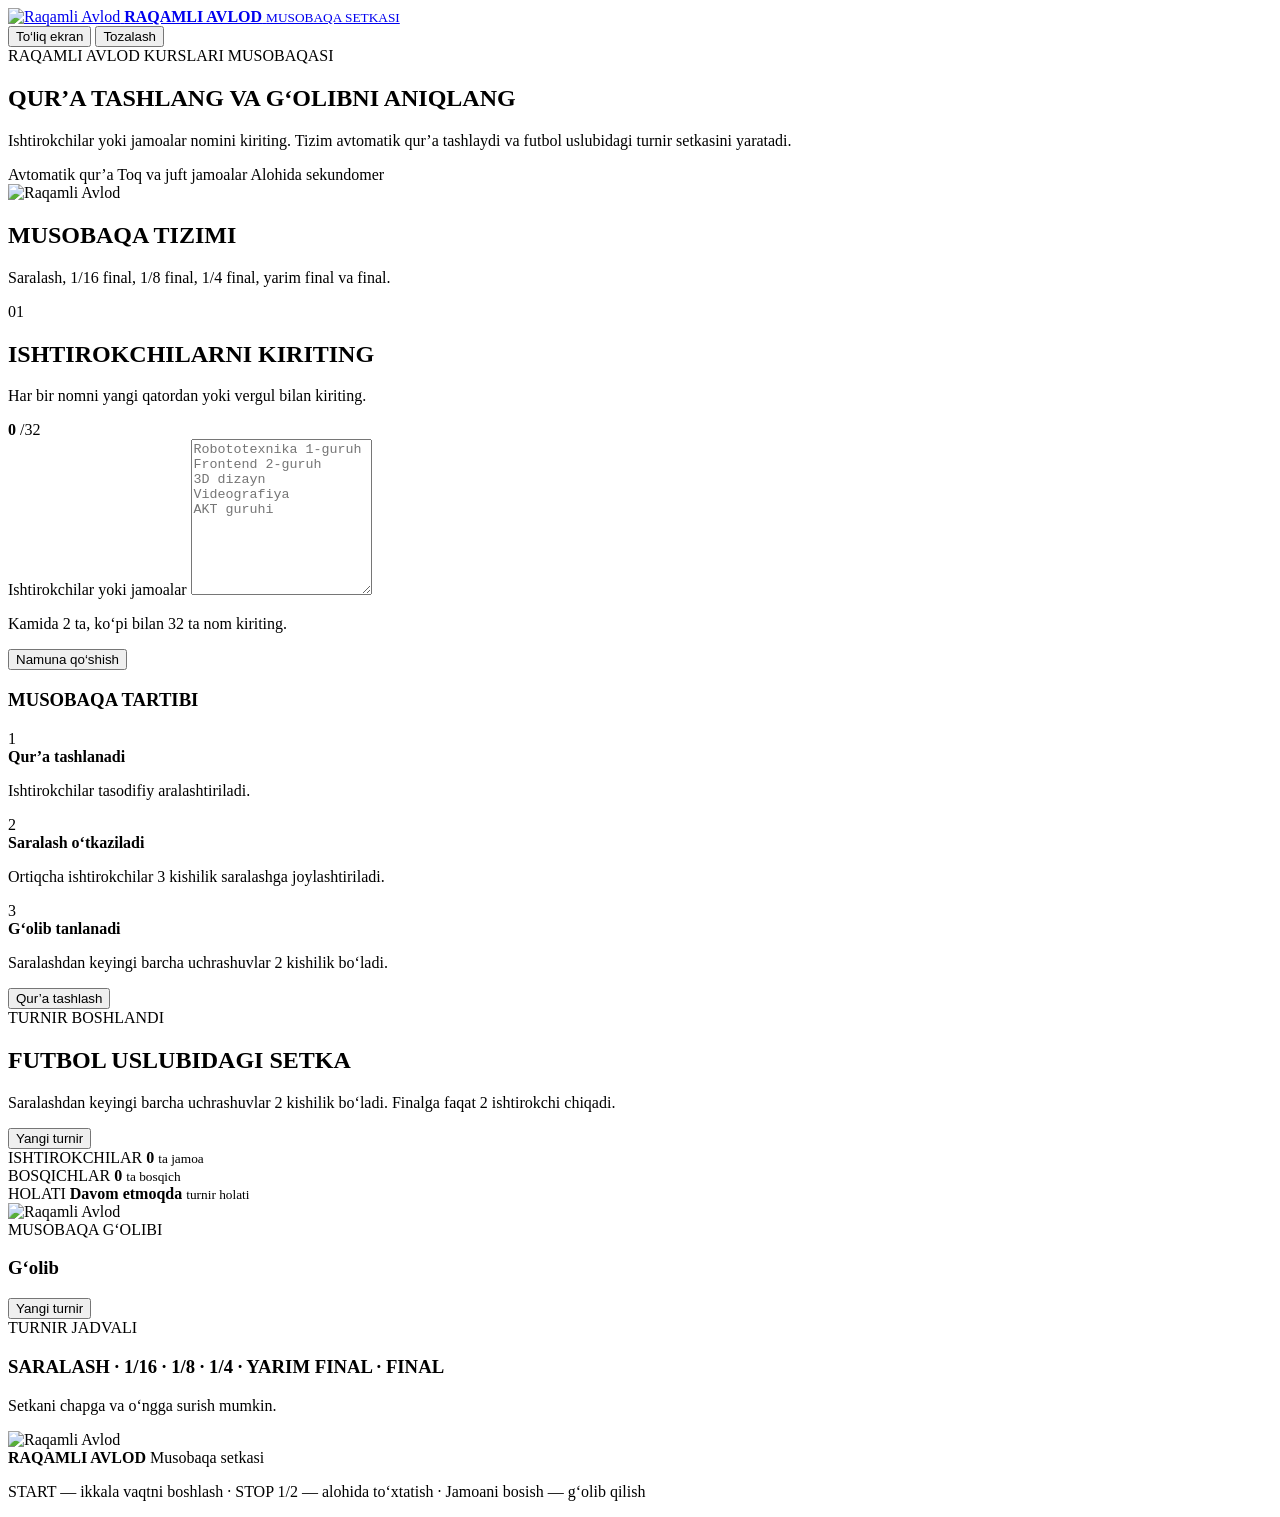
==== commit 1506fc9e: "okkkkkk" ====
--- a/public/index.html
+++ b/public/index.html
@@ -281,9 +281,10 @@
 
 
             <section
-                id="tournamentSection"
-                class="tournament-section hidden"
-            >
+               id="tournamentSection"
+               class="tournament-section hidden"
+       >
+    <div class="tournament-container">
                 <div class="container">
                     <div class="tournament-header">
                         <div>
@@ -418,9 +419,9 @@
                 </div>
 
                 <p>
-                    1-bosish — boshlash ·
-                    2-bosish — to‘xtatish ·
-                    3-bosish — g‘olib qilish
+                    START — ikkala vaqtni boshlash ·
+                    STOP 1/2 — alohida to‘xtatish ·
+                    Jamoani bosish — g‘olib qilish
                 </p>
             </div>
         </footer>
@@ -430,4 +431,4 @@
     <script src="/grainient.js"></script>
     <script src="/script.js"></script>
 </body>
-</html>+</html>
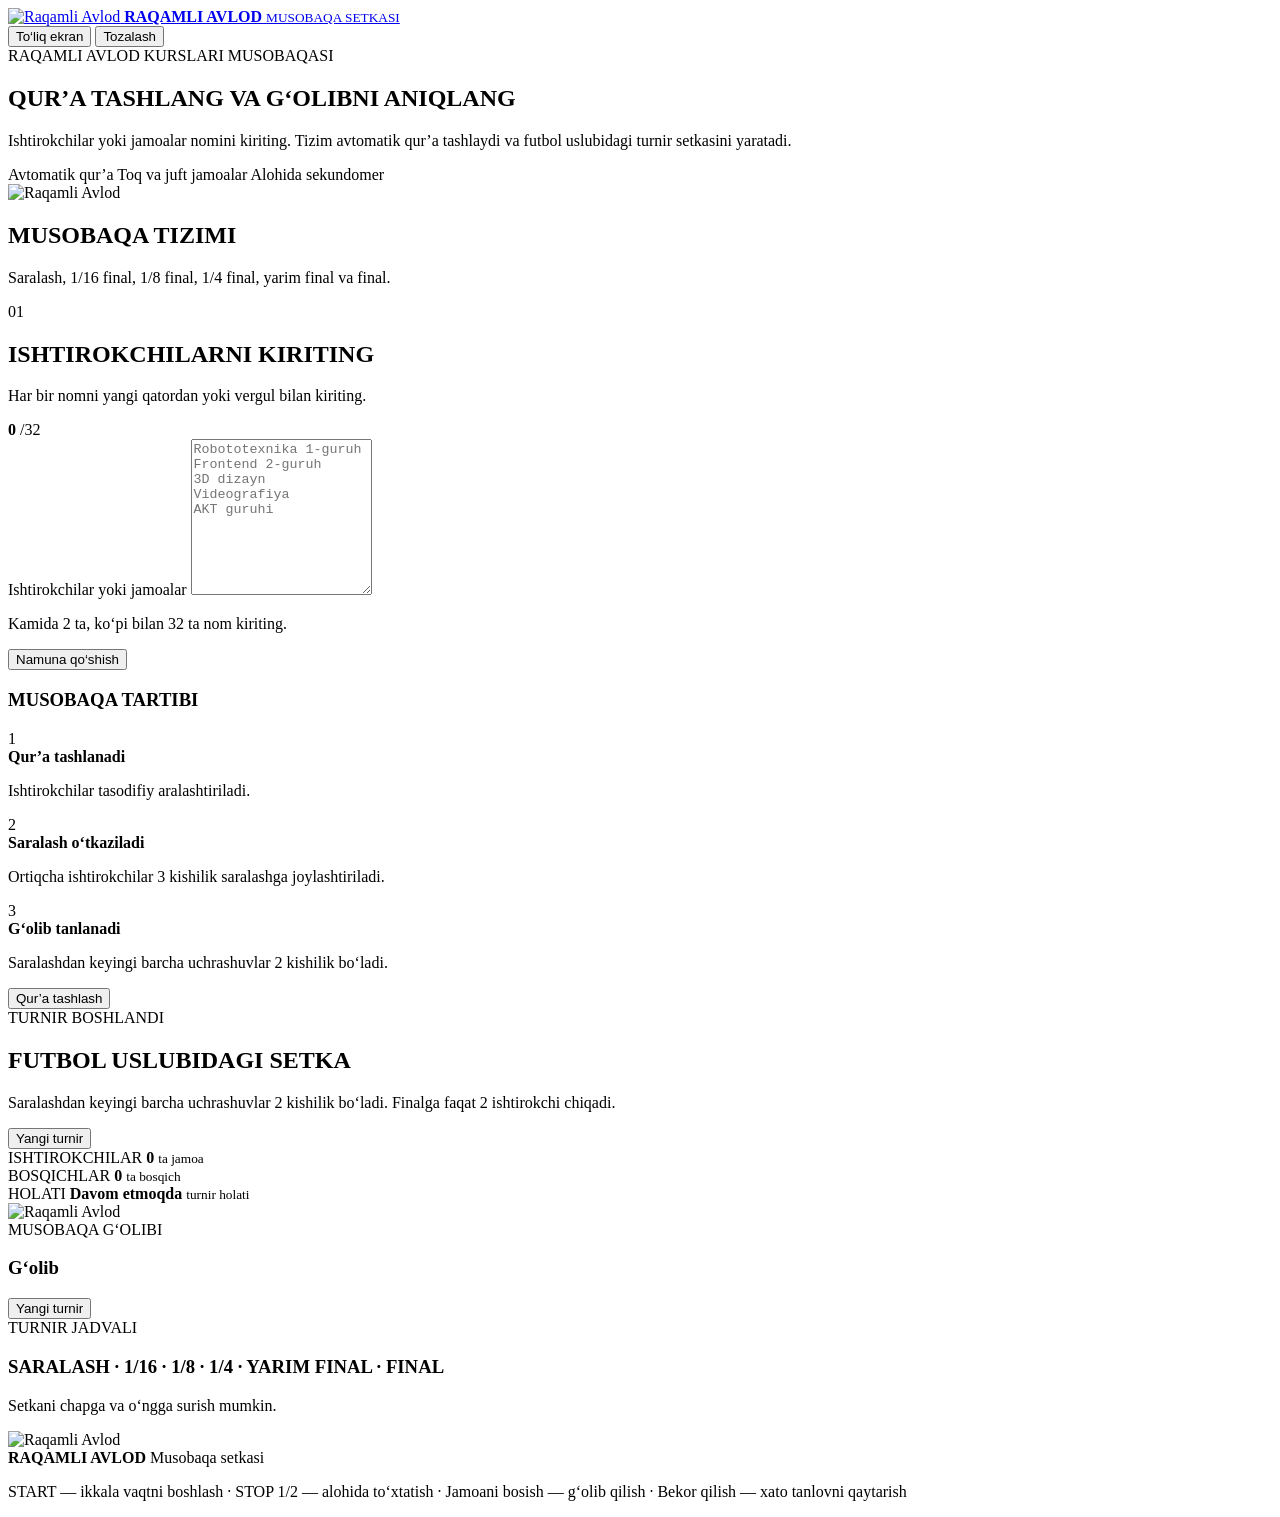
==== commit 2d03f10c: "Sekundomerni haqiqiy soatga o'tkazish va testlar qo'shish Sekundomer setInterval bilan har sekundda " ====
--- a/public/index.html
+++ b/public/index.html
@@ -281,10 +281,10 @@
 
 
             <section
-               id="tournamentSection"
-               class="tournament-section hidden"
-       >
-    <div class="tournament-container">
+                id="tournamentSection"
+                class="tournament-section hidden"
+            >
+                <div class="tournament-container">
                 <div class="container">
                     <div class="tournament-header">
                         <div>
@@ -400,6 +400,7 @@
                         </div>
                     </div>
                 </div>
+                </div>
             </section>
         </main>
 
@@ -421,7 +422,8 @@
                 <p>
                     START — ikkala vaqtni boshlash ·
                     STOP 1/2 — alohida to‘xtatish ·
-                    Jamoani bosish — g‘olib qilish
+                    Jamoani bosish — g‘olib qilish ·
+                    Bekor qilish — xato tanlovni qaytarish
                 </p>
             </div>
         </footer>
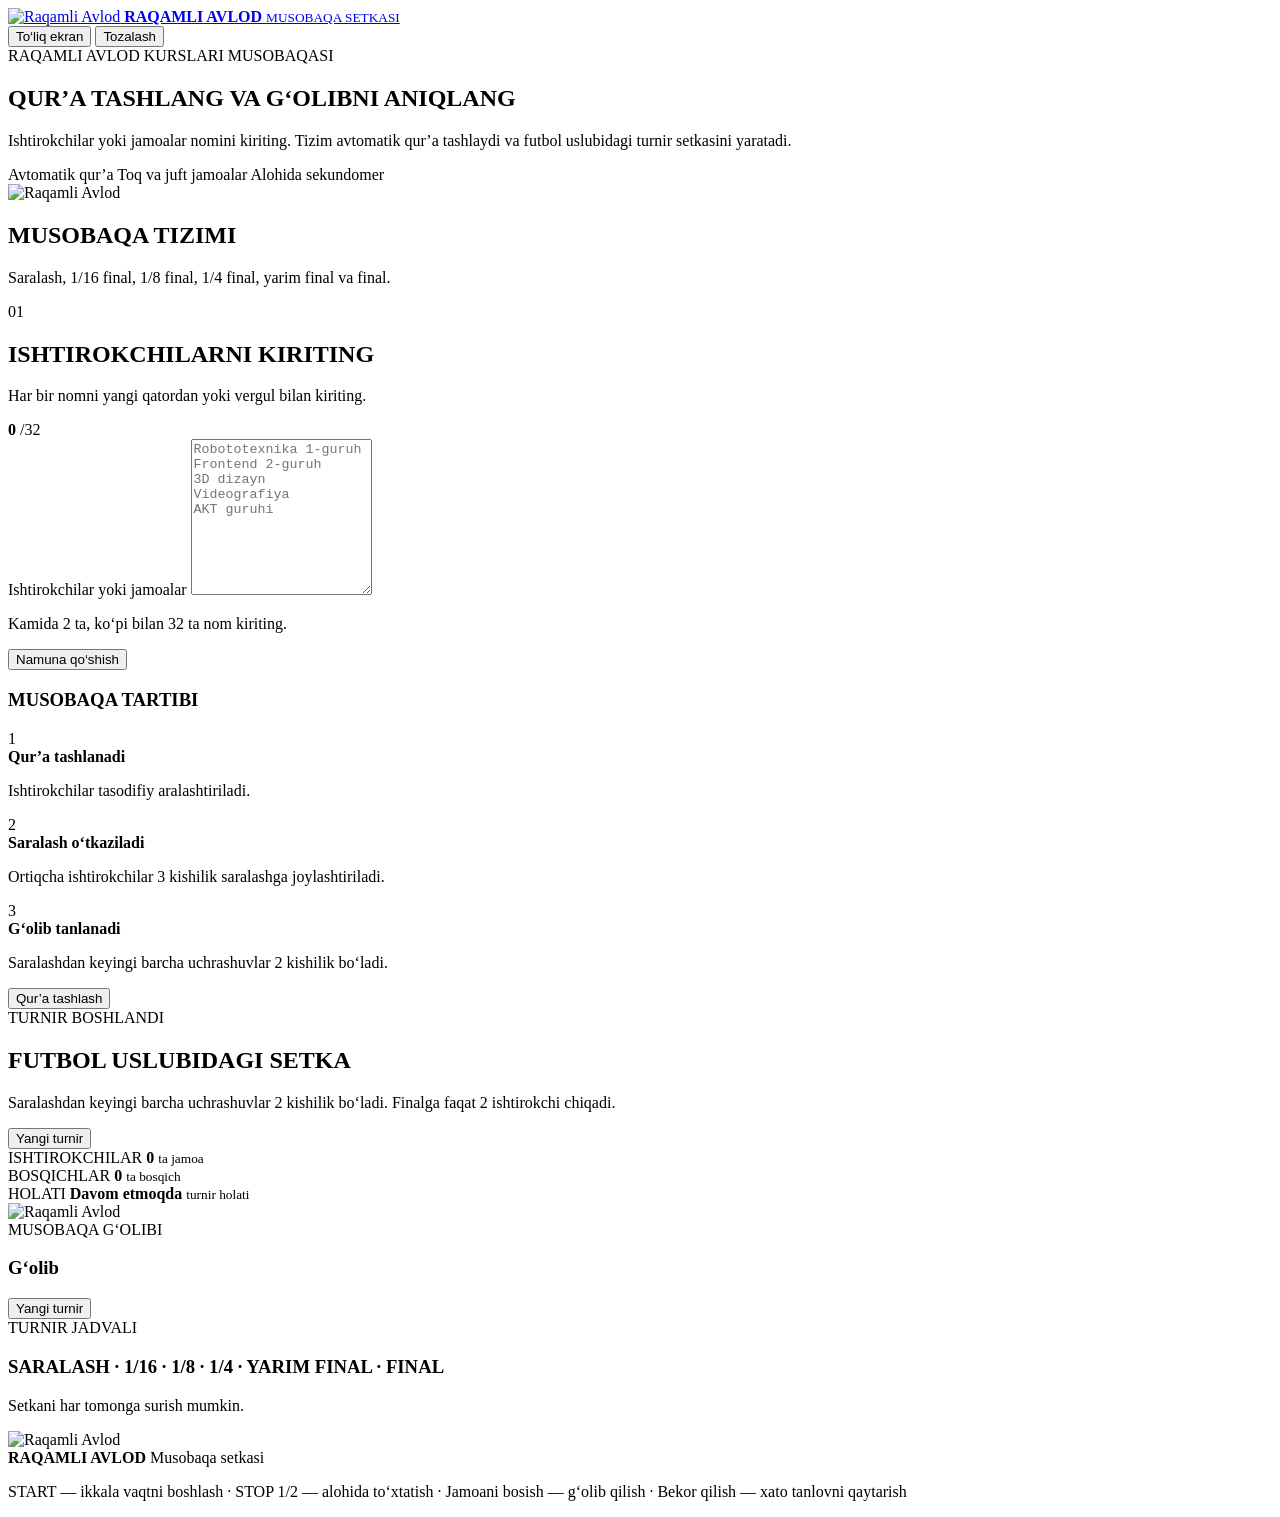
==== commit 7e66b911: "Setkada final bosqichi ko'rinmasligini tuzatish .round-matches da "space-around" ishlatilardi. Bosqi" ====
--- a/public/index.html
+++ b/public/index.html
@@ -387,7 +387,7 @@
                             </div>
 
                             <p>
-                                Setkani chapga va o‘ngga
+                                Setkani har tomonga
                                 surish mumkin.
                             </p>
                         </div>
